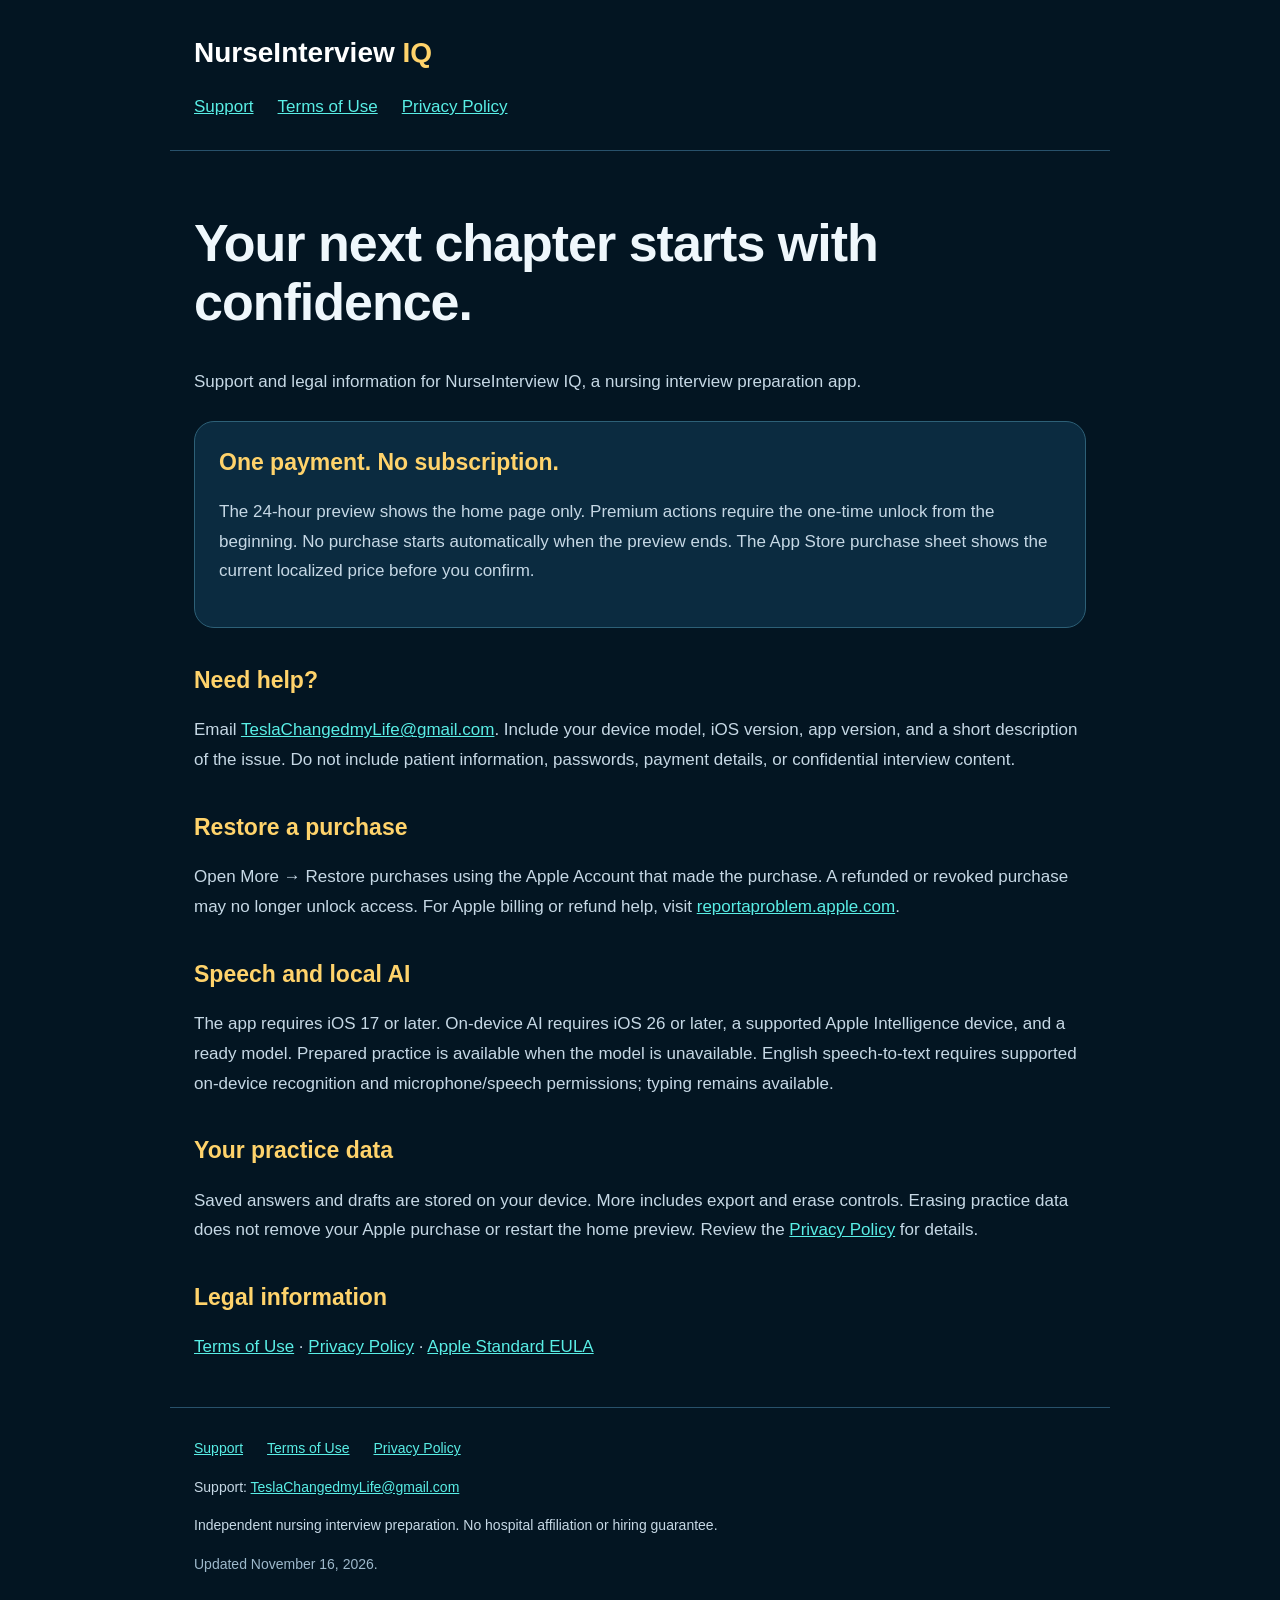
==== index.html @ 691557d0 "Publish NurseInterview IQ terms, privacy policy, and support" ====
<!doctype html><html lang="en"><head><meta charset="utf-8"><meta name="viewport" content="width=device-width,initial-scale=1"><meta name="description" content="Official support and legal information for NurseInterview IQ."><title>Support — NurseInterview IQ</title><link rel="stylesheet" href="style.css"></head><body><header><a class="brand" href="index.html">NurseInterview <span>IQ</span></a><nav aria-label="Main"><a href="index.html">Support</a><a href="terms.html">Terms of Use</a><a href="privacy.html">Privacy Policy</a></nav></header><main><h1>Your next chapter starts with confidence.</h1><p>Support and legal information for NurseInterview IQ, a nursing interview preparation app.</p><div class="card"><h2 style="margin-top:0">One payment. No subscription.</h2><p>The 24-hour preview shows the home page only. Premium actions require the one-time unlock from the beginning. No purchase starts automatically when the preview ends. The App Store purchase sheet shows the current localized price before you confirm.</p></div><h2>Need help?</h2><p>Email <a href="mailto:TeslaChangedmyLife@gmail.com">TeslaChangedmyLife@gmail.com</a>. Include your device model, iOS version, app version, and a short description of the issue. Do not include patient information, passwords, payment details, or confidential interview content.</p><h2>Restore a purchase</h2><p>Open More → Restore purchases using the Apple Account that made the purchase. A refunded or revoked purchase may no longer unlock access. For Apple billing or refund help, visit <a href="https://reportaproblem.apple.com/">reportaproblem.apple.com</a>.</p><h2>Speech and local AI</h2><p>The app requires iOS 17 or later. On-device AI requires iOS 26 or later, a supported Apple Intelligence device, and a ready model. Prepared practice is available when the model is unavailable. English speech-to-text requires supported on-device recognition and microphone/speech permissions; typing remains available.</p><h2>Your practice data</h2><p>Saved answers and drafts are stored on your device. More includes export and erase controls. Erasing practice data does not remove your Apple purchase or restart the home preview. Review the <a href="privacy.html">Privacy Policy</a> for details.</p><h2>Legal information</h2><p><a href="terms.html">Terms of Use</a> · <a href="privacy.html">Privacy Policy</a> · <a href="https://www.apple.com/legal/internet-services/itunes/dev/stdeula/">Apple Standard EULA</a></p></main><footer><div class="links"><a href="index.html">Support</a><a href="terms.html">Terms of Use</a><a href="privacy.html">Privacy Policy</a></div><p>Support: <a href="mailto:TeslaChangedmyLife@gmail.com">TeslaChangedmyLife@gmail.com</a></p><p>Independent nursing interview preparation. No hospital affiliation or hiring guarantee.</p><p class="muted">Updated November 16, 2026.</p></footer></body></html>
---- style.css ----
*{box-sizing:border-box}body{margin:0;background:#031522;color:#eff7fc;font:17px/1.75 -apple-system,BlinkMacSystemFont,"Segoe UI",sans-serif}a{color:#59eee6}a:focus-visible{outline:3px solid #ffd36b;outline-offset:5px}header,main,footer{max-width:940px;margin:auto;padding:28px 24px}header{border-bottom:1px solid #28516b}.brand{font-size:28px;font-weight:800;color:#fff;text-decoration:none}.brand span,h2{color:#ffd36b}nav{display:flex;flex-wrap:wrap;gap:24px;margin-top:15px}h1{font-size:clamp(34px,7vw,52px);line-height:1.14;letter-spacing:-1px}h2{font-size:23px;line-height:1.4;margin-top:36px}p{color:#c6d8e5}section{margin-bottom:28px}.card{padding:24px;border:1px solid #2d6077;border-radius:20px;background:#0b2b40;margin:24px 0}.muted{font-size:14px;color:#9db8cb}footer{border-top:1px solid #28516b;font-size:14px}.links{display:flex;gap:24px;flex-wrap:wrap}li{color:#c6d8e5;margin:9px 0}button{font:inherit}@media(prefers-reduced-motion:no-preference){a{transition:color .15s}}
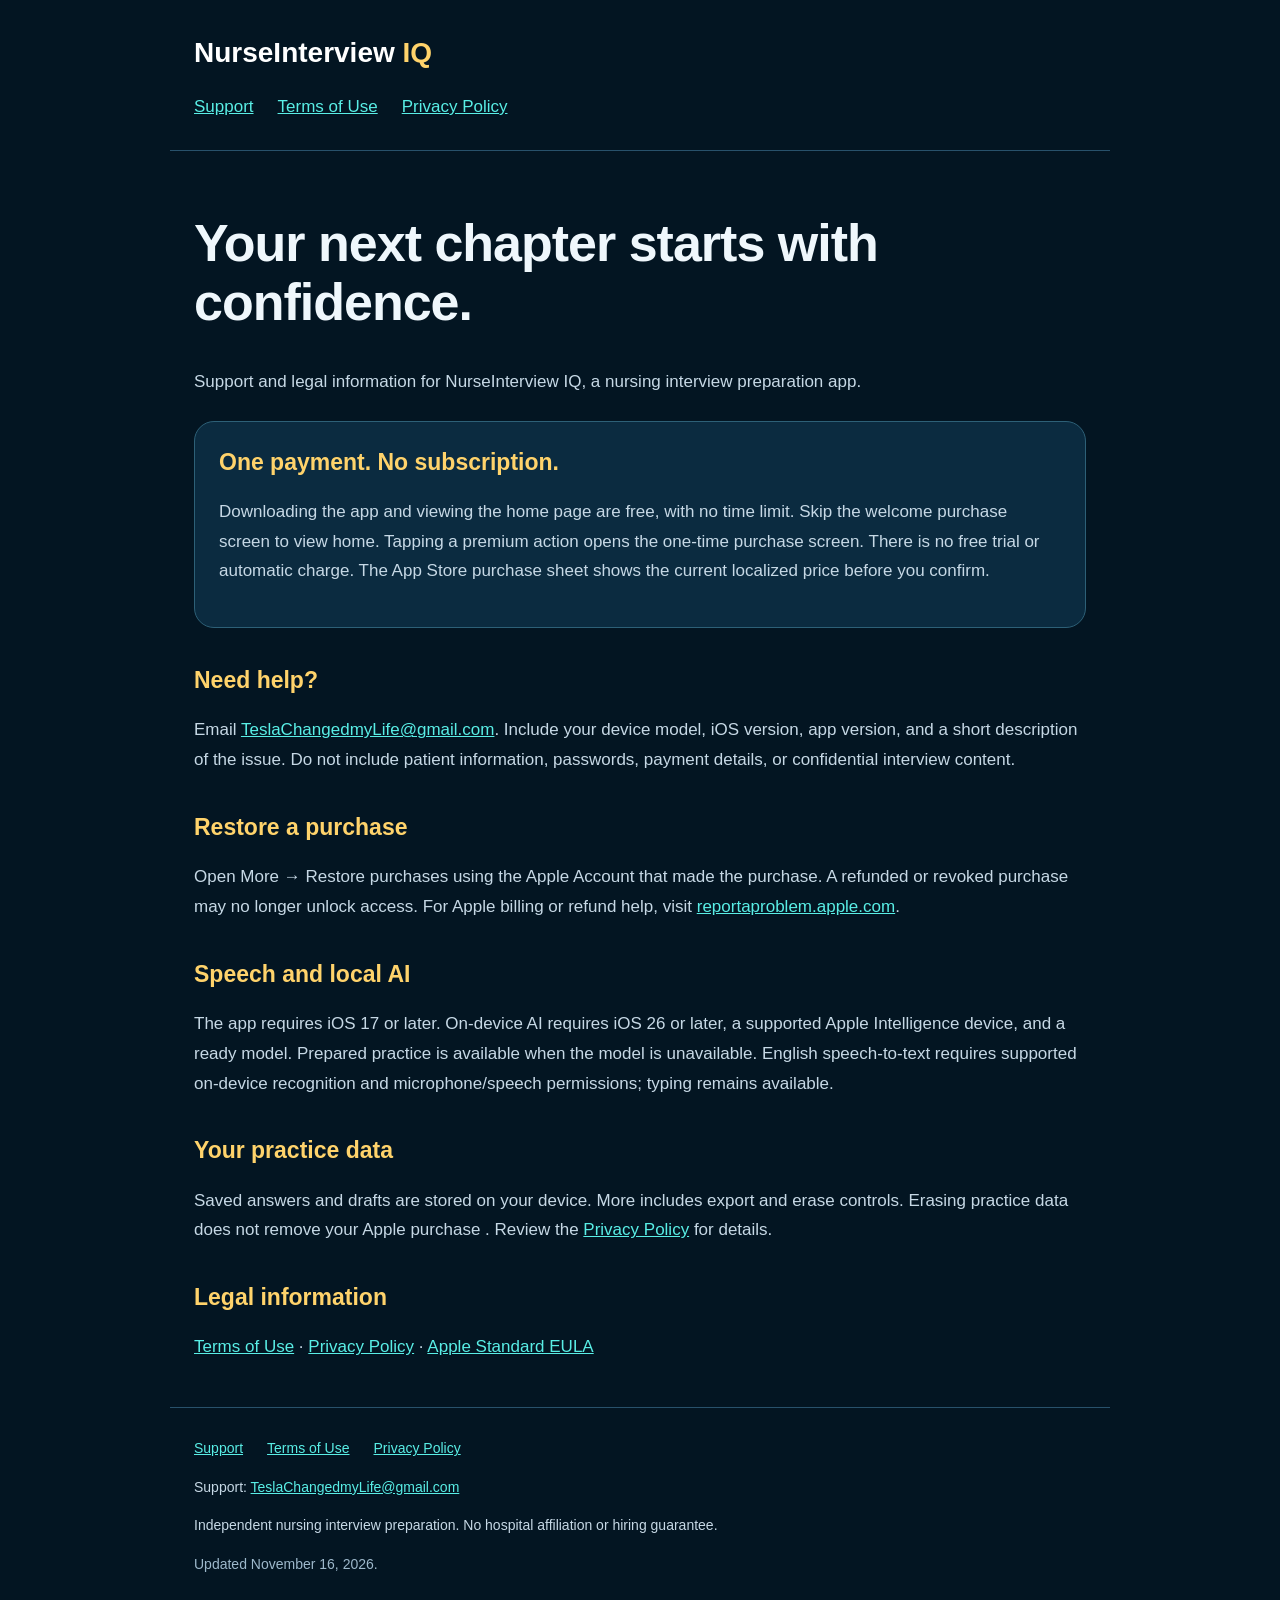
==== commit b474881c: "Replace timed preview with free home viewing and one-time unlock" ====
--- a/index.html
+++ b/index.html
@@ -1 +1 @@
-<!doctype html><html lang="en"><head><meta charset="utf-8"><meta name="viewport" content="width=device-width,initial-scale=1"><meta name="description" content="Official support and legal information for NurseInterview IQ."><title>Support — NurseInterview IQ</title><link rel="stylesheet" href="style.css"></head><body><header><a class="brand" href="index.html">NurseInterview <span>IQ</span></a><nav aria-label="Main"><a href="index.html">Support</a><a href="terms.html">Terms of Use</a><a href="privacy.html">Privacy Policy</a></nav></header><main><h1>Your next chapter starts with confidence.</h1><p>Support and legal information for NurseInterview IQ, a nursing interview preparation app.</p><div class="card"><h2 style="margin-top:0">One payment. No subscription.</h2><p>The 24-hour preview shows the home page only. Premium actions require the one-time unlock from the beginning. No purchase starts automatically when the preview ends. The App Store purchase sheet shows the current localized price before you confirm.</p></div><h2>Need help?</h2><p>Email <a href="mailto:TeslaChangedmyLife@gmail.com">TeslaChangedmyLife@gmail.com</a>. Include your device model, iOS version, app version, and a short description of the issue. Do not include patient information, passwords, payment details, or confidential interview content.</p><h2>Restore a purchase</h2><p>Open More → Restore purchases using the Apple Account that made the purchase. A refunded or revoked purchase may no longer unlock access. For Apple billing or refund help, visit <a href="https://reportaproblem.apple.com/">reportaproblem.apple.com</a>.</p><h2>Speech and local AI</h2><p>The app requires iOS 17 or later. On-device AI requires iOS 26 or later, a supported Apple Intelligence device, and a ready model. Prepared practice is available when the model is unavailable. English speech-to-text requires supported on-device recognition and microphone/speech permissions; typing remains available.</p><h2>Your practice data</h2><p>Saved answers and drafts are stored on your device. More includes export and erase controls. Erasing practice data does not remove your Apple purchase or restart the home preview. Review the <a href="privacy.html">Privacy Policy</a> for details.</p><h2>Legal information</h2><p><a href="terms.html">Terms of Use</a> · <a href="privacy.html">Privacy Policy</a> · <a href="https://www.apple.com/legal/internet-services/itunes/dev/stdeula/">Apple Standard EULA</a></p></main><footer><div class="links"><a href="index.html">Support</a><a href="terms.html">Terms of Use</a><a href="privacy.html">Privacy Policy</a></div><p>Support: <a href="mailto:TeslaChangedmyLife@gmail.com">TeslaChangedmyLife@gmail.com</a></p><p>Independent nursing interview preparation. No hospital affiliation or hiring guarantee.</p><p class="muted">Updated November 16, 2026.</p></footer></body></html>+<!doctype html><html lang="en"><head><meta charset="utf-8"><meta name="viewport" content="width=device-width,initial-scale=1"><meta name="description" content="Official support and legal information for NurseInterview IQ."><title>Support — NurseInterview IQ</title><link rel="stylesheet" href="style.css"></head><body><header><a class="brand" href="index.html">NurseInterview <span>IQ</span></a><nav aria-label="Main"><a href="index.html">Support</a><a href="terms.html">Terms of Use</a><a href="privacy.html">Privacy Policy</a></nav></header><main><h1>Your next chapter starts with confidence.</h1><p>Support and legal information for NurseInterview IQ, a nursing interview preparation app.</p><div class="card"><h2 style="margin-top:0">One payment. No subscription.</h2><p>Downloading the app and viewing the home page are free, with no time limit. Skip the welcome purchase screen to view home. Tapping a premium action opens the one-time purchase screen. There is no free trial or automatic charge. The App Store purchase sheet shows the current localized price before you confirm.</p></div><h2>Need help?</h2><p>Email <a href="mailto:TeslaChangedmyLife@gmail.com">TeslaChangedmyLife@gmail.com</a>. Include your device model, iOS version, app version, and a short description of the issue. Do not include patient information, passwords, payment details, or confidential interview content.</p><h2>Restore a purchase</h2><p>Open More → Restore purchases using the Apple Account that made the purchase. A refunded or revoked purchase may no longer unlock access. For Apple billing or refund help, visit <a href="https://reportaproblem.apple.com/">reportaproblem.apple.com</a>.</p><h2>Speech and local AI</h2><p>The app requires iOS 17 or later. On-device AI requires iOS 26 or later, a supported Apple Intelligence device, and a ready model. Prepared practice is available when the model is unavailable. English speech-to-text requires supported on-device recognition and microphone/speech permissions; typing remains available.</p><h2>Your practice data</h2><p>Saved answers and drafts are stored on your device. More includes export and erase controls. Erasing practice data does not remove your Apple purchase . Review the <a href="privacy.html">Privacy Policy</a> for details.</p><h2>Legal information</h2><p><a href="terms.html">Terms of Use</a> · <a href="privacy.html">Privacy Policy</a> · <a href="https://www.apple.com/legal/internet-services/itunes/dev/stdeula/">Apple Standard EULA</a></p></main><footer><div class="links"><a href="index.html">Support</a><a href="terms.html">Terms of Use</a><a href="privacy.html">Privacy Policy</a></div><p>Support: <a href="mailto:TeslaChangedmyLife@gmail.com">TeslaChangedmyLife@gmail.com</a></p><p>Independent nursing interview preparation. No hospital affiliation or hiring guarantee.</p><p class="muted">Updated November 16, 2026.</p></footer></body></html>
